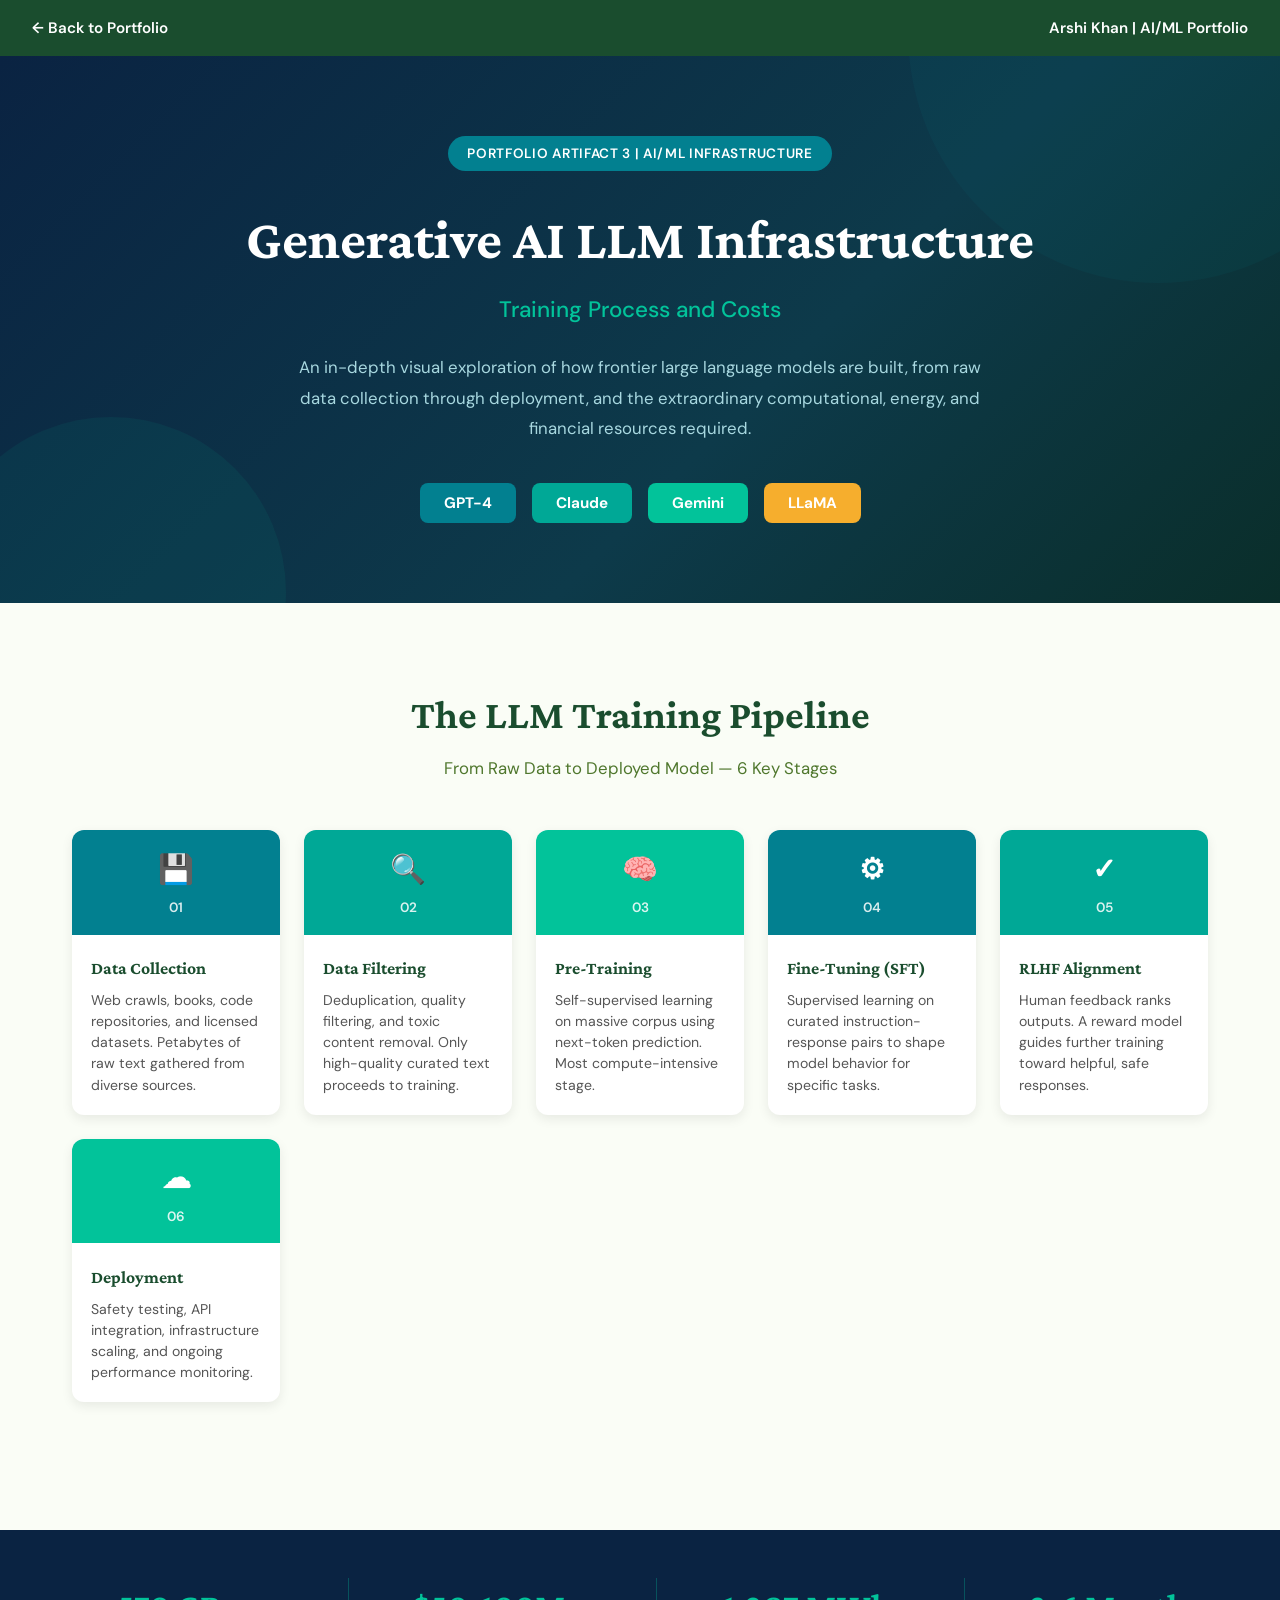
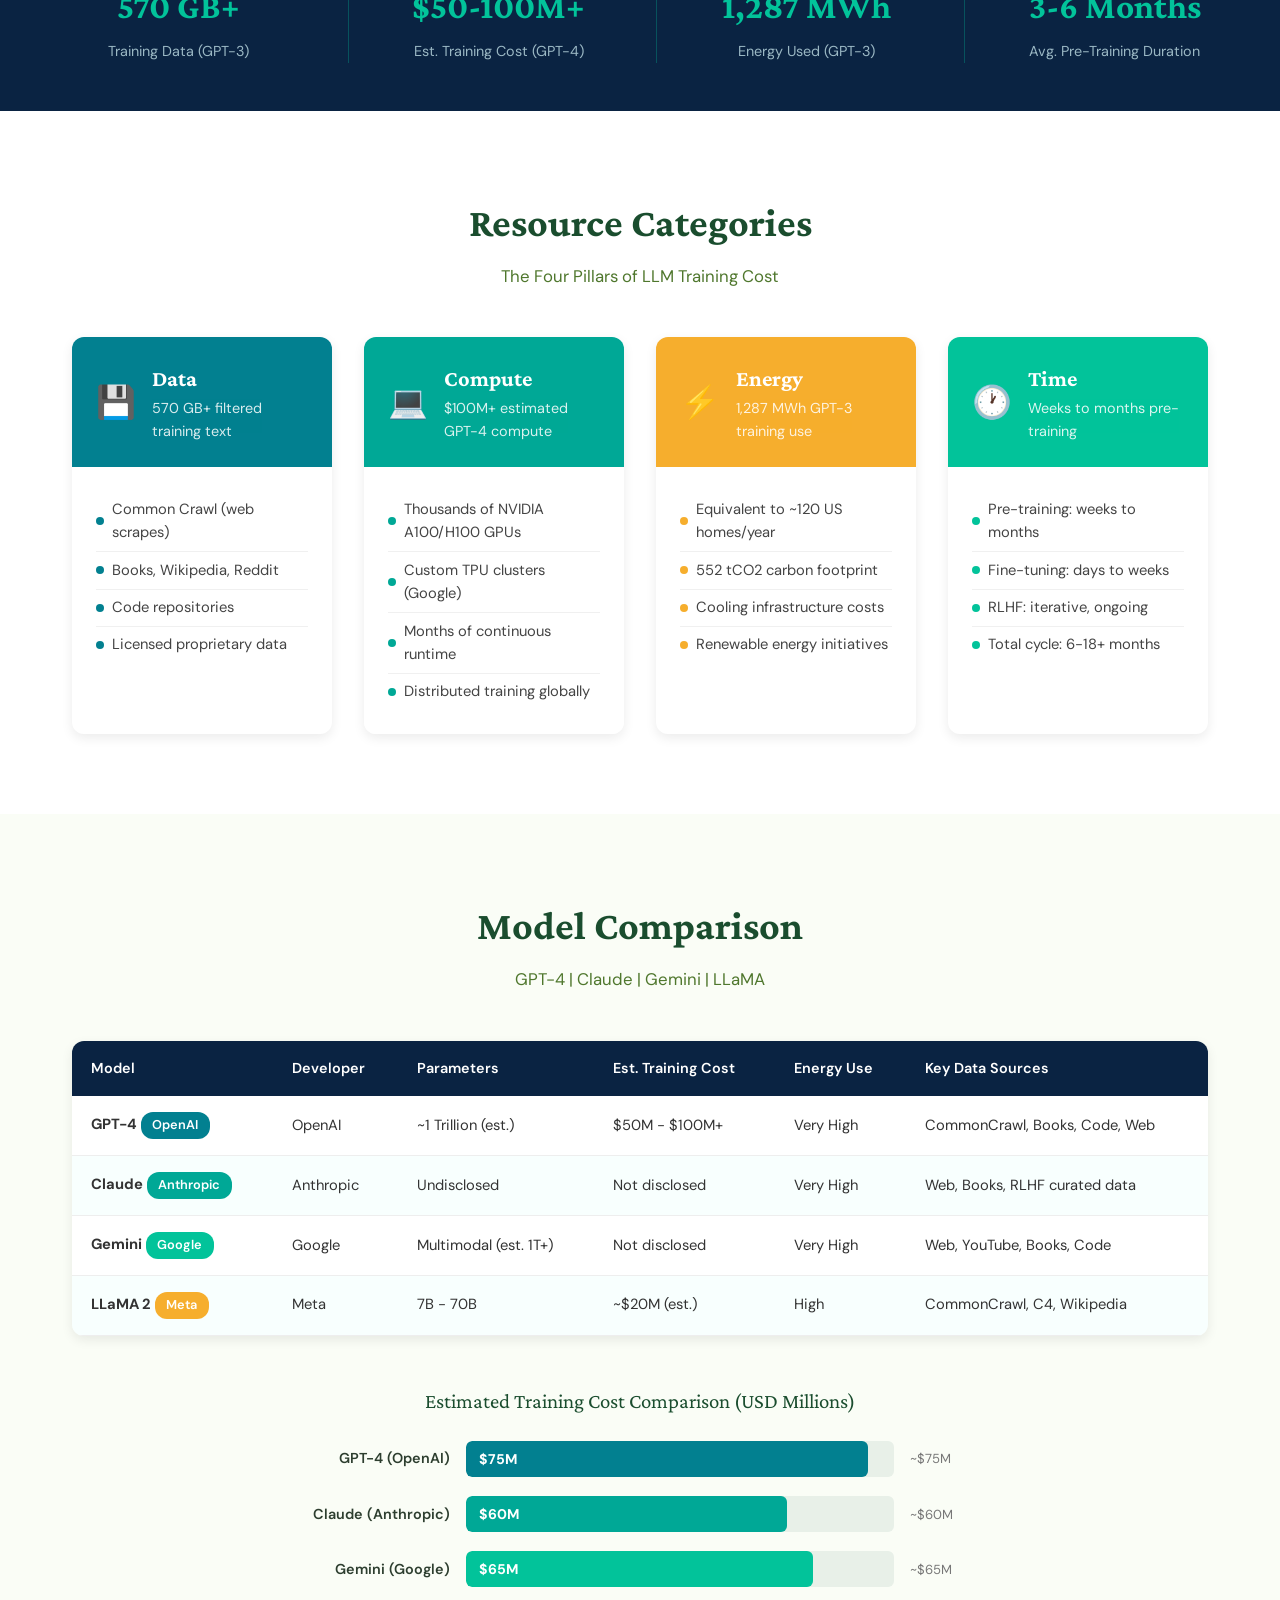
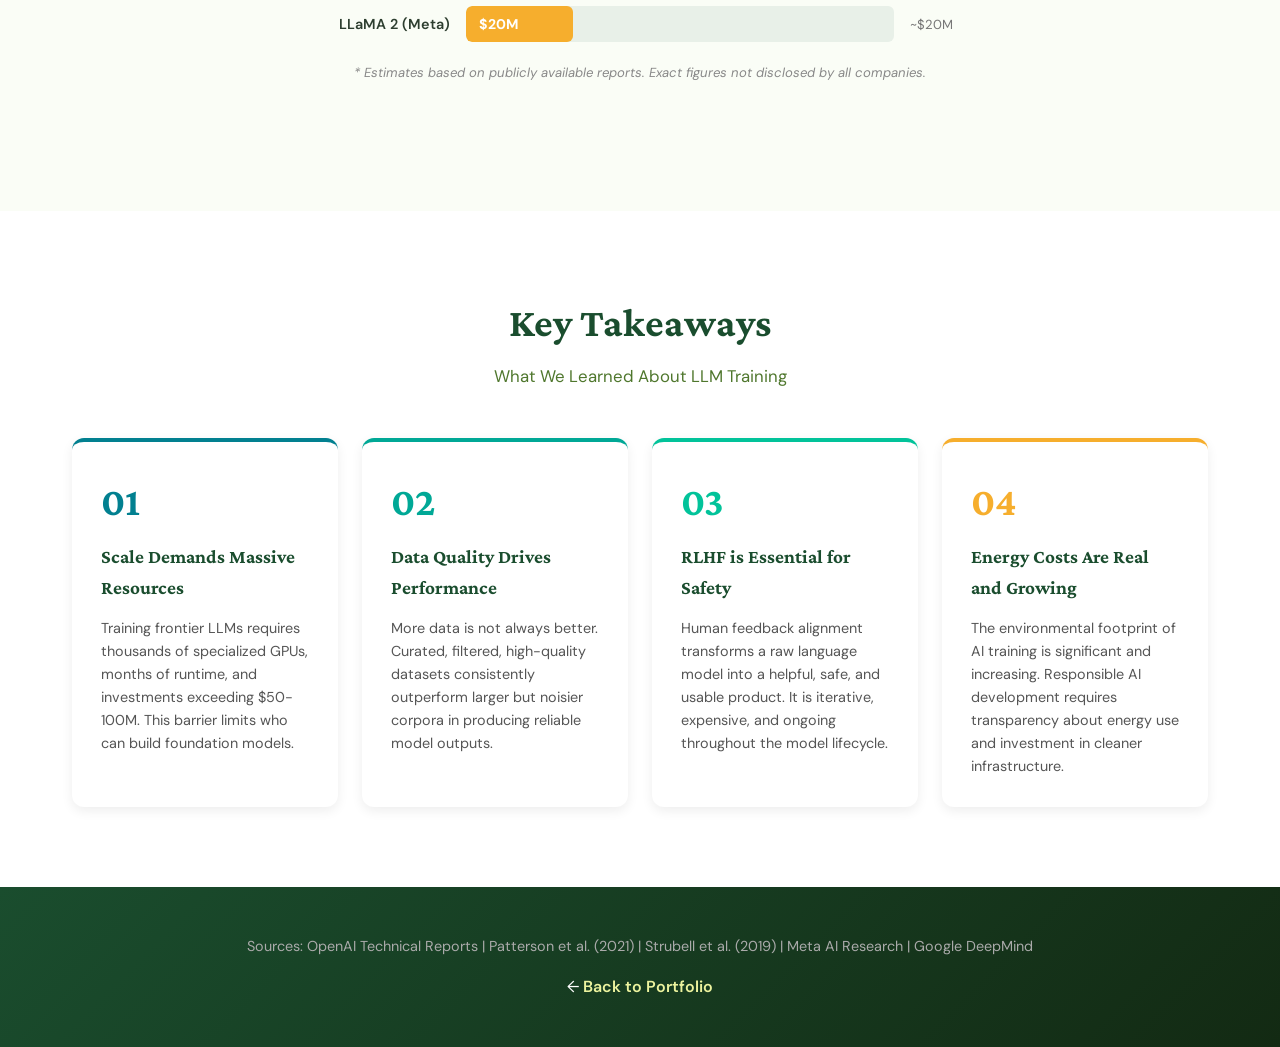
==== Assignment_3.4_Gen AI_LLM_Training.html @ 8e925780 "Add files via upload" ====
<!DOCTYPE html>
<html lang="en">
<head>
    <meta charset="UTF-8">
    <meta name="viewport" content="width=device-width, initial-scale=1.0">
    <title>Generative AI LLM Infrastructure - Arshi Khan</title>
    <link href="https://fonts.googleapis.com/css2?family=Crimson+Pro:wght@400;600;700&family=DM+Sans:wght@400;500;700&display=swap" rel="stylesheet">
    <style>
        * { margin: 0; padding: 0; box-sizing: border-box; }

        :root {
            --primary: #1a4d2e;
            --secondary: #4f772d;
            --accent: #90a955;
            --light: #ecf39e;
            --dark: #132a13;
            --text: #2d3e2f;
            --bg: #fafdf6;
            --teal: #028090;
            --seafoam: #00A896;
            --mint: #02C39A;
            --gold: #F6AE2D;
            --navy: #0A2342;
        }

        body {
            font-family: 'DM Sans', sans-serif;
            background: var(--bg);
            color: var(--text);
            line-height: 1.6;
        }

        .container { max-width: 1200px; margin: 0 auto; padding: 0 2rem; }

        /* Nav */
        .nav {
            background: var(--primary);
            padding: 1rem 2rem;
            display: flex;
            justify-content: space-between;
            align-items: center;
            position: sticky;
            top: 0;
            z-index: 100;
        }
        .nav a { color: white; text-decoration: none; font-weight: 600; font-size: 0.95rem; }
        .nav a:hover { color: var(--light); }
        .nav-back { display: flex; align-items: center; gap: 0.5rem; }

        /* Hero */
        .hero {
            background: linear-gradient(135deg, var(--navy) 0%, #0D3A4A 60%, #0A2E2A 100%);
            color: white;
            padding: 5rem 2rem;
            text-align: center;
            position: relative;
            overflow: hidden;
        }
        .hero::before {
            content: '';
            position: absolute;
            top: -50%;
            right: -10%;
            width: 500px;
            height: 500px;
            border-radius: 50%;
            background: var(--teal);
            opacity: 0.08;
        }
        .hero::after {
            content: '';
            position: absolute;
            bottom: -30%;
            left: -5%;
            width: 350px;
            height: 350px;
            border-radius: 50%;
            background: var(--mint);
            opacity: 0.07;
        }
        .hero-content { position: relative; z-index: 1; }
        .hero-badge {
            display: inline-block;
            background: var(--teal);
            color: white;
            padding: 0.4rem 1.2rem;
            border-radius: 20px;
            font-size: 0.85rem;
            font-weight: 600;
            margin-bottom: 1.5rem;
            letter-spacing: 0.05em;
        }
        .hero h1 {
            font-family: 'Crimson Pro', serif;
            font-size: 3.5rem;
            font-weight: 700;
            margin-bottom: 0.5rem;
            color: white;
        }
        .hero-sub {
            font-size: 1.4rem;
            color: var(--mint);
            margin-bottom: 1.5rem;
            font-weight: 500;
        }
        .hero-desc {
            max-width: 700px;
            margin: 0 auto 2.5rem;
            font-size: 1.05rem;
            color: #A8D8E0;
            line-height: 1.8;
        }
        .model-badges {
            display: flex;
            justify-content: center;
            gap: 1rem;
            flex-wrap: wrap;
        }
        .model-badge {
            padding: 0.5rem 1.5rem;
            border-radius: 8px;
            font-weight: 700;
            font-size: 0.95rem;
            color: white;
        }

        /* Section */
        .section { padding: 5rem 0; }
        .section-alt { background: white; }
        h2 {
            font-family: 'Crimson Pro', serif;
            font-size: 2.5rem;
            color: var(--primary);
            margin-bottom: 0.5rem;
            text-align: center;
        }
        .section-sub {
            text-align: center;
            color: var(--secondary);
            font-size: 1.05rem;
            margin-bottom: 3rem;
        }

        /* Pipeline */
        .pipeline-grid {
            display: grid;
            grid-template-columns: repeat(auto-fit, minmax(180px, 1fr));
            gap: 1.5rem;
            margin-top: 2rem;
        }
        .pipeline-step {
            background: white;
            border-radius: 12px;
            overflow: hidden;
            box-shadow: 0 4px 12px rgba(0,0,0,0.08);
            transition: transform 0.3s ease, box-shadow 0.3s ease;
        }
        .pipeline-step:hover {
            transform: translateY(-6px);
            box-shadow: 0 12px 28px rgba(0,0,0,0.14);
        }
        .step-top {
            padding: 1rem;
            color: white;
            text-align: center;
            font-size: 1.5rem;
            font-weight: 700;
        }
        .step-icon { font-size: 1.8rem; margin-bottom: 0.3rem; }
        .step-num { font-size: 0.85rem; opacity: 0.85; font-weight: 600; }
        .step-body { padding: 1.2rem; }
        .step-body h4 {
            font-family: 'Crimson Pro', serif;
            font-size: 1.1rem;
            color: var(--primary);
            margin-bottom: 0.5rem;
        }
        .step-body p { font-size: 0.88rem; color: #555; line-height: 1.5; }

        /* Stats strip */
        .stats-strip {
            background: var(--navy);
            padding: 3rem 2rem;
            margin: 3rem 0 0;
        }
        .stats-grid {
            display: grid;
            grid-template-columns: repeat(auto-fit, minmax(200px, 1fr));
            gap: 2rem;
            max-width: 1200px;
            margin: 0 auto;
            text-align: center;
        }
        .stat-item { border-left: 1px solid rgba(2,192,154,0.3); padding-left: 1.5rem; }
        .stat-item:first-child { border-left: none; padding-left: 0; }
        .stat-val { font-size: 2.2rem; font-weight: 700; color: var(--mint); font-family: 'Crimson Pro', serif; }
        .stat-lbl { font-size: 0.9rem; color: #9BB8C4; margin-top: 0.3rem; }

        /* Resources */
        .resources-grid {
            display: grid;
            grid-template-columns: repeat(auto-fit, minmax(260px, 1fr));
            gap: 2rem;
            margin-top: 2rem;
        }
        .resource-card {
            border-radius: 12px;
            overflow: hidden;
            box-shadow: 0 4px 12px rgba(0,0,0,0.08);
            transition: transform 0.3s ease;
        }
        .resource-card:hover { transform: translateY(-5px); }
        .resource-top {
            padding: 1.5rem;
            color: white;
            display: flex;
            align-items: center;
            gap: 1rem;
        }
        .resource-icon { font-size: 2rem; }
        .resource-top h3 { font-family: 'Crimson Pro', serif; font-size: 1.4rem; }
        .resource-stat { font-size: 0.9rem; opacity: 0.85; }
        .resource-body { background: white; padding: 1.5rem; }
        .resource-body ul { list-style: none; }
        .resource-body li {
            padding: 0.4rem 0;
            font-size: 0.92rem;
            color: #444;
            border-bottom: 1px solid #f0f0f0;
            display: flex;
            align-items: center;
            gap: 0.5rem;
        }
        .resource-body li:last-child { border-bottom: none; }
        .dot { width: 8px; height: 8px; border-radius: 50%; flex-shrink: 0; }

        /* Model comparison */
        .model-table-wrap { overflow-x: auto; margin-top: 2rem; border-radius: 12px; box-shadow: 0 4px 12px rgba(0,0,0,0.08); }
        table { width: 100%; border-collapse: collapse; }
        thead tr { background: var(--navy); color: white; }
        thead th { padding: 1rem 1.2rem; font-size: 0.9rem; font-weight: 600; text-align: left; }
        tbody tr:nth-child(even) { background: #f8fffe; }
        tbody tr:nth-child(odd) { background: white; }
        tbody tr:hover { background: #e8f7f5; }
        td { padding: 1rem 1.2rem; font-size: 0.92rem; color: #333; border-bottom: 1px solid #eee; }
        .model-name { font-weight: 700; }
        .badge-small {
            display: inline-block;
            padding: 0.2rem 0.7rem;
            border-radius: 12px;
            font-size: 0.8rem;
            font-weight: 600;
            color: white;
        }

        /* Cost chart */
        .chart-section { padding: 3rem 0; }
        .chart-title { font-family: 'Crimson Pro', serif; font-size: 1.3rem; color: var(--primary); margin-bottom: 1.5rem; text-align: center; }
        .bar-chart { max-width: 700px; margin: 0 auto; }
        .bar-row { display: flex; align-items: center; gap: 1rem; margin-bottom: 1.2rem; }
        .bar-label { width: 160px; font-size: 0.9rem; font-weight: 600; color: var(--text); text-align: right; flex-shrink: 0; }
        .bar-track { flex: 1; background: #e8f0e8; border-radius: 6px; height: 36px; overflow: hidden; }
        .bar-fill { height: 100%; border-radius: 6px; display: flex; align-items: center; padding-left: 0.8rem; color: white; font-weight: 700; font-size: 0.88rem; transition: width 1s ease; }
        .bar-unit { font-size: 0.82rem; color: #777; width: 80px; }

        /* Key takeaways */
        .takeaways-grid {
            display: grid;
            grid-template-columns: repeat(auto-fit, minmax(260px, 1fr));
            gap: 1.5rem;
            margin-top: 2rem;
        }
        .takeaway-card {
            background: white;
            border-radius: 12px;
            padding: 1.8rem;
            box-shadow: 0 4px 12px rgba(0,0,0,0.07);
            border-top: 4px solid;
            transition: transform 0.3s ease;
        }
        .takeaway-card:hover { transform: translateY(-4px); }
        .takeaway-num {
            font-family: 'Crimson Pro', serif;
            font-size: 2.5rem;
            font-weight: 700;
            margin-bottom: 0.5rem;
        }
        .takeaway-card h4 { font-family: 'Crimson Pro', serif; font-size: 1.2rem; color: var(--primary); margin-bottom: 0.8rem; }
        .takeaway-card p { font-size: 0.9rem; color: #555; line-height: 1.6; }

        /* Footer */
        .footer {
            background: linear-gradient(135deg, var(--primary), var(--dark));
            color: white;
            text-align: center;
            padding: 3rem 2rem;
        }
        .footer a { color: var(--light); text-decoration: none; font-weight: 600; }
        .footer a:hover { color: white; }

        @media (max-width: 768px) {
            .hero h1 { font-size: 2.2rem; }
            .hero-sub { font-size: 1.1rem; }
            h2 { font-size: 2rem; }
        }
    </style>
</head>
<body>

    <!-- Nav -->
    <nav class="nav">
        <a href="index.html" class="nav-back">&#8592; Back to Portfolio</a>
        <a href="index.html">Arshi Khan | AI/ML Portfolio</a>
    </nav>

    <!-- Hero -->
    <div class="hero">
        <div class="hero-content">
            <span class="hero-badge">PORTFOLIO ARTIFACT 3 | AI/ML INFRASTRUCTURE</span>
            <h1>Generative AI LLM Infrastructure</h1>
            <p class="hero-sub">Training Process and Costs</p>
            <p class="hero-desc">
                An in-depth visual exploration of how frontier large language models are built, from raw data collection through deployment, and the extraordinary computational, energy, and financial resources required.
            </p>
            <div class="model-badges">
                <span class="model-badge" style="background:#028090;">GPT-4</span>
                <span class="model-badge" style="background:#00A896;">Claude</span>
                <span class="model-badge" style="background:#02C39A;">Gemini</span>
                <span class="model-badge" style="background:#F6AE2D;">LLaMA</span>
            </div>
        </div>
    </div>

    <!-- Pipeline -->
    <section class="section">
        <div class="container">
            <h2>The LLM Training Pipeline</h2>
            <p class="section-sub">From Raw Data to Deployed Model &mdash; 6 Key Stages</p>
            <div class="pipeline-grid">
                <div class="pipeline-step">
                    <div class="step-top" style="background:#028090;">
                        <div class="step-icon">&#128190;</div>
                        <div class="step-num">01</div>
                    </div>
                    <div class="step-body">
                        <h4>Data Collection</h4>
                        <p>Web crawls, books, code repositories, and licensed datasets. Petabytes of raw text gathered from diverse sources.</p>
                    </div>
                </div>
                <div class="pipeline-step">
                    <div class="step-top" style="background:#00A896;">
                        <div class="step-icon">&#128269;</div>
                        <div class="step-num">02</div>
                    </div>
                    <div class="step-body">
                        <h4>Data Filtering</h4>
                        <p>Deduplication, quality filtering, and toxic content removal. Only high-quality curated text proceeds to training.</p>
                    </div>
                </div>
                <div class="pipeline-step">
                    <div class="step-top" style="background:#02C39A;">
                        <div class="step-icon">&#129504;</div>
                        <div class="step-num">03</div>
                    </div>
                    <div class="step-body">
                        <h4>Pre-Training</h4>
                        <p>Self-supervised learning on massive corpus using next-token prediction. Most compute-intensive stage.</p>
                    </div>
                </div>
                <div class="pipeline-step">
                    <div class="step-top" style="background:#028090;">
                        <div class="step-icon">&#9881;</div>
                        <div class="step-num">04</div>
                    </div>
                    <div class="step-body">
                        <h4>Fine-Tuning (SFT)</h4>
                        <p>Supervised learning on curated instruction-response pairs to shape model behavior for specific tasks.</p>
                    </div>
                </div>
                <div class="pipeline-step">
                    <div class="step-top" style="background:#00A896;">
                        <div class="step-icon">&#10003;</div>
                        <div class="step-num">05</div>
                    </div>
                    <div class="step-body">
                        <h4>RLHF Alignment</h4>
                        <p>Human feedback ranks outputs. A reward model guides further training toward helpful, safe responses.</p>
                    </div>
                </div>
                <div class="pipeline-step">
                    <div class="step-top" style="background:#02C39A;">
                        <div class="step-icon">&#9729;</div>
                        <div class="step-num">06</div>
                    </div>
                    <div class="step-body">
                        <h4>Deployment</h4>
                        <p>Safety testing, API integration, infrastructure scaling, and ongoing performance monitoring.</p>
                    </div>
                </div>
            </div>
        </div>
    </section>

    <!-- Stats Strip -->
    <div class="stats-strip">
        <div class="stats-grid">
            <div class="stat-item">
                <div class="stat-val">570 GB+</div>
                <div class="stat-lbl">Training Data (GPT-3)</div>
            </div>
            <div class="stat-item">
                <div class="stat-val">$50-100M+</div>
                <div class="stat-lbl">Est. Training Cost (GPT-4)</div>
            </div>
            <div class="stat-item">
                <div class="stat-val">1,287 MWh</div>
                <div class="stat-lbl">Energy Used (GPT-3)</div>
            </div>
            <div class="stat-item">
                <div class="stat-val">3-6 Months</div>
                <div class="stat-lbl">Avg. Pre-Training Duration</div>
            </div>
        </div>
    </div>

    <!-- Resources -->
    <section class="section section-alt">
        <div class="container">
            <h2>Resource Categories</h2>
            <p class="section-sub">The Four Pillars of LLM Training Cost</p>
            <div class="resources-grid">
                <div class="resource-card">
                    <div class="resource-top" style="background:#028090;">
                        <div class="resource-icon">&#128190;</div>
                        <div>
                            <h3>Data</h3>
                            <p class="resource-stat">570 GB+ filtered training text</p>
                        </div>
                    </div>
                    <div class="resource-body">
                        <ul>
                            <li><span class="dot" style="background:#028090;"></span>Common Crawl (web scrapes)</li>
                            <li><span class="dot" style="background:#028090;"></span>Books, Wikipedia, Reddit</li>
                            <li><span class="dot" style="background:#028090;"></span>Code repositories</li>
                            <li><span class="dot" style="background:#028090;"></span>Licensed proprietary data</li>
                        </ul>
                    </div>
                </div>
                <div class="resource-card">
                    <div class="resource-top" style="background:#00A896;">
                        <div class="resource-icon">&#128187;</div>
                        <div>
                            <h3>Compute</h3>
                            <p class="resource-stat">$100M+ estimated GPT-4 compute</p>
                        </div>
                    </div>
                    <div class="resource-body">
                        <ul>
                            <li><span class="dot" style="background:#00A896;"></span>Thousands of NVIDIA A100/H100 GPUs</li>
                            <li><span class="dot" style="background:#00A896;"></span>Custom TPU clusters (Google)</li>
                            <li><span class="dot" style="background:#00A896;"></span>Months of continuous runtime</li>
                            <li><span class="dot" style="background:#00A896;"></span>Distributed training globally</li>
                        </ul>
                    </div>
                </div>
                <div class="resource-card">
                    <div class="resource-top" style="background:#F6AE2D;">
                        <div class="resource-icon">&#9889;</div>
                        <div>
                            <h3>Energy</h3>
                            <p class="resource-stat">1,287 MWh GPT-3 training use</p>
                        </div>
                    </div>
                    <div class="resource-body">
                        <ul>
                            <li><span class="dot" style="background:#F6AE2D;"></span>Equivalent to ~120 US homes/year</li>
                            <li><span class="dot" style="background:#F6AE2D;"></span>552 tCO2 carbon footprint</li>
                            <li><span class="dot" style="background:#F6AE2D;"></span>Cooling infrastructure costs</li>
                            <li><span class="dot" style="background:#F6AE2D;"></span>Renewable energy initiatives</li>
                        </ul>
                    </div>
                </div>
                <div class="resource-card">
                    <div class="resource-top" style="background:#02C39A;">
                        <div class="resource-icon">&#128336;</div>
                        <div>
                            <h3>Time</h3>
                            <p class="resource-stat">Weeks to months pre-training</p>
                        </div>
                    </div>
                    <div class="resource-body">
                        <ul>
                            <li><span class="dot" style="background:#02C39A;"></span>Pre-training: weeks to months</li>
                            <li><span class="dot" style="background:#02C39A;"></span>Fine-tuning: days to weeks</li>
                            <li><span class="dot" style="background:#02C39A;"></span>RLHF: iterative, ongoing</li>
                            <li><span class="dot" style="background:#02C39A;"></span>Total cycle: 6-18+ months</li>
                        </ul>
                    </div>
                </div>
            </div>
        </div>
    </section>

    <!-- Model Comparison -->
    <section class="section">
        <div class="container">
            <h2>Model Comparison</h2>
            <p class="section-sub">GPT-4 | Claude | Gemini | LLaMA</p>
            <div class="model-table-wrap">
                <table>
                    <thead>
                        <tr>
                            <th>Model</th>
                            <th>Developer</th>
                            <th>Parameters</th>
                            <th>Est. Training Cost</th>
                            <th>Energy Use</th>
                            <th>Key Data Sources</th>
                        </tr>
                    </thead>
                    <tbody>
                        <tr>
                            <td><span class="model-name">GPT-4</span> <span class="badge-small" style="background:#028090;">OpenAI</span></td>
                            <td>OpenAI</td>
                            <td>~1 Trillion (est.)</td>
                            <td>$50M - $100M+</td>
                            <td>Very High</td>
                            <td>CommonCrawl, Books, Code, Web</td>
                        </tr>
                        <tr>
                            <td><span class="model-name">Claude</span> <span class="badge-small" style="background:#00A896;">Anthropic</span></td>
                            <td>Anthropic</td>
                            <td>Undisclosed</td>
                            <td>Not disclosed</td>
                            <td>Very High</td>
                            <td>Web, Books, RLHF curated data</td>
                        </tr>
                        <tr>
                            <td><span class="model-name">Gemini</span> <span class="badge-small" style="background:#02C39A;">Google</span></td>
                            <td>Google</td>
                            <td>Multimodal (est. 1T+)</td>
                            <td>Not disclosed</td>
                            <td>Very High</td>
                            <td>Web, YouTube, Books, Code</td>
                        </tr>
                        <tr>
                            <td><span class="model-name">LLaMA 2</span> <span class="badge-small" style="background:#F6AE2D;">Meta</span></td>
                            <td>Meta</td>
                            <td>7B - 70B</td>
                            <td>~$20M (est.)</td>
                            <td>High</td>
                            <td>CommonCrawl, C4, Wikipedia</td>
                        </tr>
                    </tbody>
                </table>
            </div>

            <!-- Cost Bar Chart -->
            <div class="chart-section">
                <p class="chart-title">Estimated Training Cost Comparison (USD Millions)</p>
                <div class="bar-chart">
                    <div class="bar-row">
                        <div class="bar-label">GPT-4 (OpenAI)</div>
                        <div class="bar-track">
                            <div class="bar-fill" style="width:94%; background:#028090;">$75M</div>
                        </div>
                        <div class="bar-unit">~$75M</div>
                    </div>
                    <div class="bar-row">
                        <div class="bar-label">Claude (Anthropic)</div>
                        <div class="bar-track">
                            <div class="bar-fill" style="width:75%; background:#00A896;">$60M</div>
                        </div>
                        <div class="bar-unit">~$60M</div>
                    </div>
                    <div class="bar-row">
                        <div class="bar-label">Gemini (Google)</div>
                        <div class="bar-track">
                            <div class="bar-fill" style="width:81%; background:#02C39A;">$65M</div>
                        </div>
                        <div class="bar-unit">~$65M</div>
                    </div>
                    <div class="bar-row">
                        <div class="bar-label">LLaMA 2 (Meta)</div>
                        <div class="bar-track">
                            <div class="bar-fill" style="width:25%; background:#F6AE2D;">$20M</div>
                        </div>
                        <div class="bar-unit">~$20M</div>
                    </div>
                </div>
                <p style="text-align:center; font-size:0.82rem; color:#888; margin-top:1rem; font-style:italic;">* Estimates based on publicly available reports. Exact figures not disclosed by all companies.</p>
            </div>
        </div>
    </section>

    <!-- Key Takeaways -->
    <section class="section section-alt">
        <div class="container">
            <h2>Key Takeaways</h2>
            <p class="section-sub">What We Learned About LLM Training</p>
            <div class="takeaways-grid">
                <div class="takeaway-card" style="border-color:#028090;">
                    <div class="takeaway-num" style="color:#028090;">01</div>
                    <h4>Scale Demands Massive Resources</h4>
                    <p>Training frontier LLMs requires thousands of specialized GPUs, months of runtime, and investments exceeding $50-100M. This barrier limits who can build foundation models.</p>
                </div>
                <div class="takeaway-card" style="border-color:#00A896;">
                    <div class="takeaway-num" style="color:#00A896;">02</div>
                    <h4>Data Quality Drives Performance</h4>
                    <p>More data is not always better. Curated, filtered, high-quality datasets consistently outperform larger but noisier corpora in producing reliable model outputs.</p>
                </div>
                <div class="takeaway-card" style="border-color:#02C39A;">
                    <div class="takeaway-num" style="color:#02C39A;">03</div>
                    <h4>RLHF is Essential for Safety</h4>
                    <p>Human feedback alignment transforms a raw language model into a helpful, safe, and usable product. It is iterative, expensive, and ongoing throughout the model lifecycle.</p>
                </div>
                <div class="takeaway-card" style="border-color:#F6AE2D;">
                    <div class="takeaway-num" style="color:#F6AE2D;">04</div>
                    <h4>Energy Costs Are Real and Growing</h4>
                    <p>The environmental footprint of AI training is significant and increasing. Responsible AI development requires transparency about energy use and investment in cleaner infrastructure.</p>
                </div>
            </div>
        </div>
    </section>

    <!-- Footer -->
    <div class="footer">
        <p style="font-size:0.9rem; color:#aaa; margin-bottom:1rem;">Sources: OpenAI Technical Reports | Patterson et al. (2021) | Strubell et al. (2019) | Meta AI Research | Google DeepMind</p>
        <p>&#8592; <a href="index.html">Back to Portfolio</a></p>
    </div>

</body>
</html>
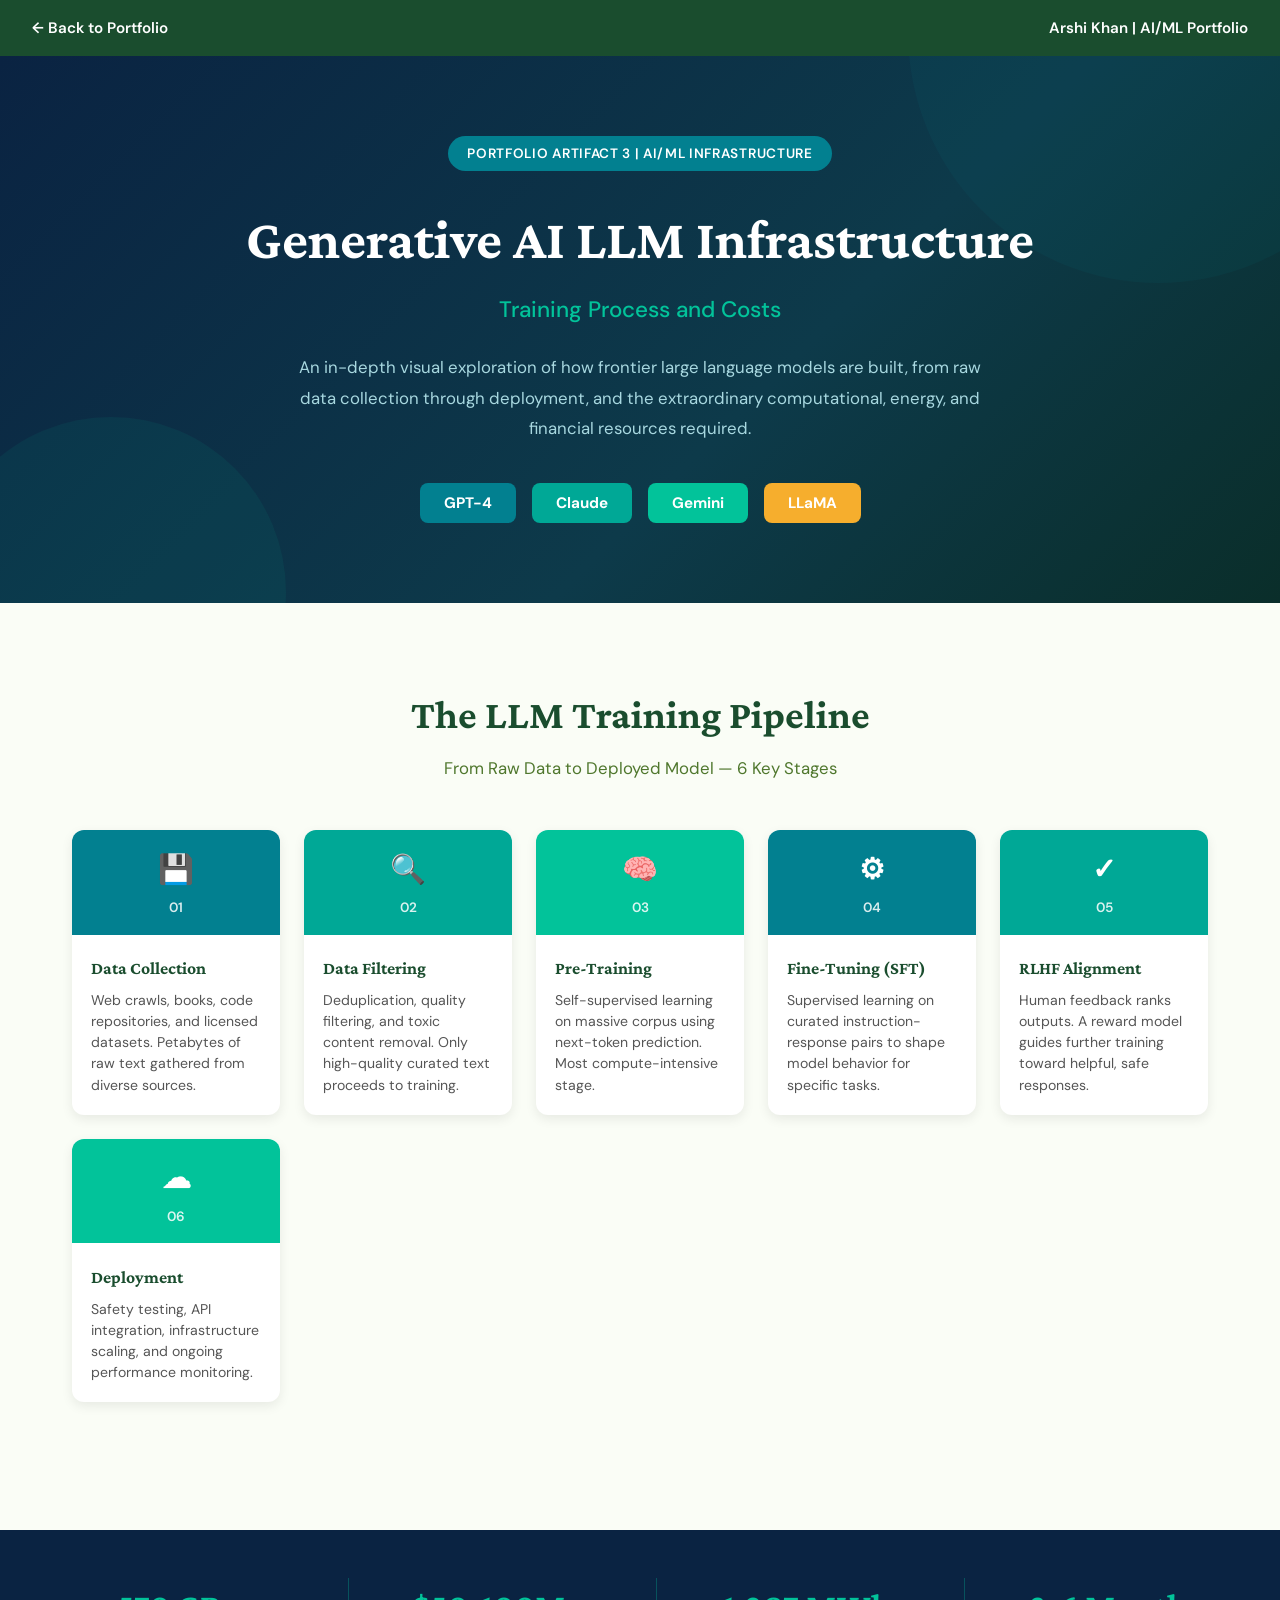
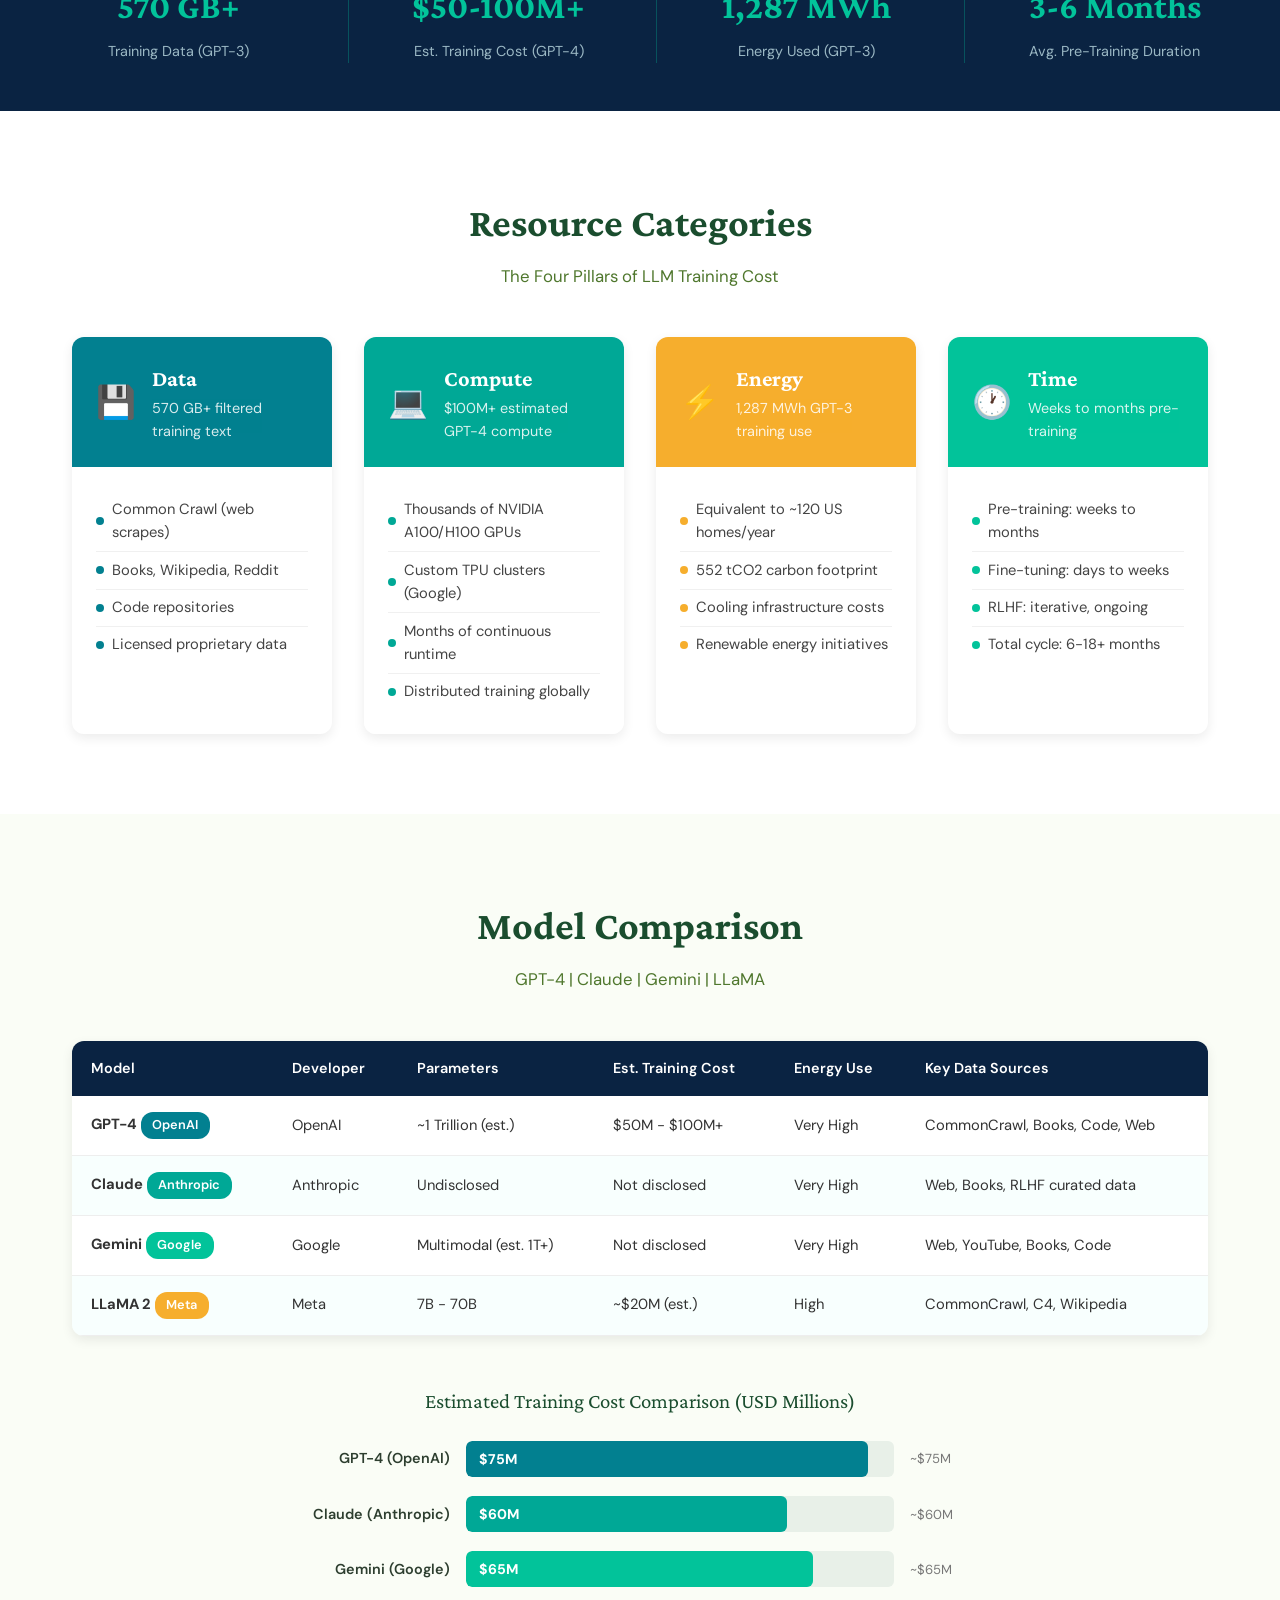
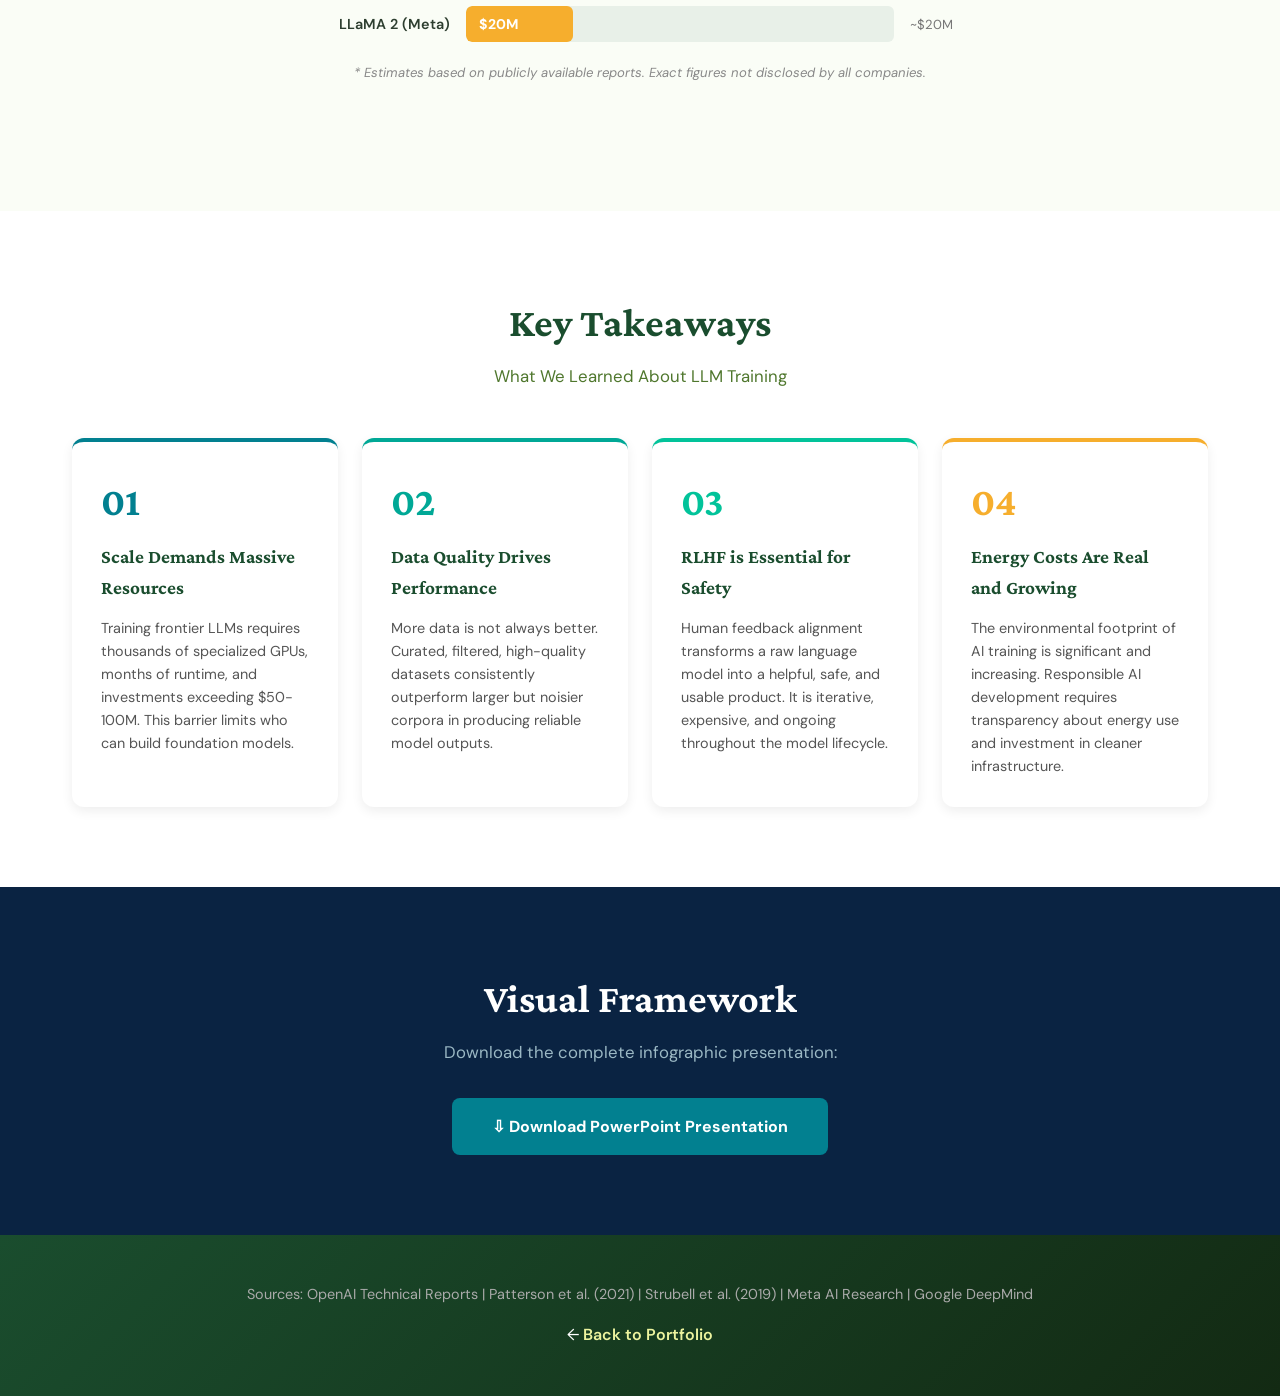
==== commit 20d6028f: "Add files via upload" ====
--- a/Assignment_3.4_Gen AI_LLM_Training.html
+++ b/Assignment_3.4_Gen AI_LLM_Training.html
@@ -623,6 +623,21 @@
         </div>
     </section>
 
+    <!-- Download Section -->
+    <section class="section" style="background: var(--navy); text-align: center;">
+        <div class="container">
+            <h2 style="color: white;">Visual Framework</h2>
+            <p style="color: #9BB8C4; margin-bottom: 2rem; font-size: 1.05rem;">Download the complete infographic presentation:</p>
+            <a href="Assignment_3.4_Gen AI_LLM_Training.pptx"
+               download
+               style="display:inline-block; background: var(--teal); color: white; padding: 1rem 2.5rem; border-radius: 8px; font-weight: 700; font-size: 1rem; text-decoration: none; transition: all 0.3s ease;"
+               onmouseover="this.style.background='#02C39A'; this.style.transform='translateY(-2px)'"
+               onmouseout="this.style.background='#028090'; this.style.transform='translateY(0)'">
+                &#8681; Download PowerPoint Presentation
+            </a>
+        </div>
+    </section>
+
     <!-- Footer -->
     <div class="footer">
         <p style="font-size:0.9rem; color:#aaa; margin-bottom:1rem;">Sources: OpenAI Technical Reports | Patterson et al. (2021) | Strubell et al. (2019) | Meta AI Research | Google DeepMind</p>
